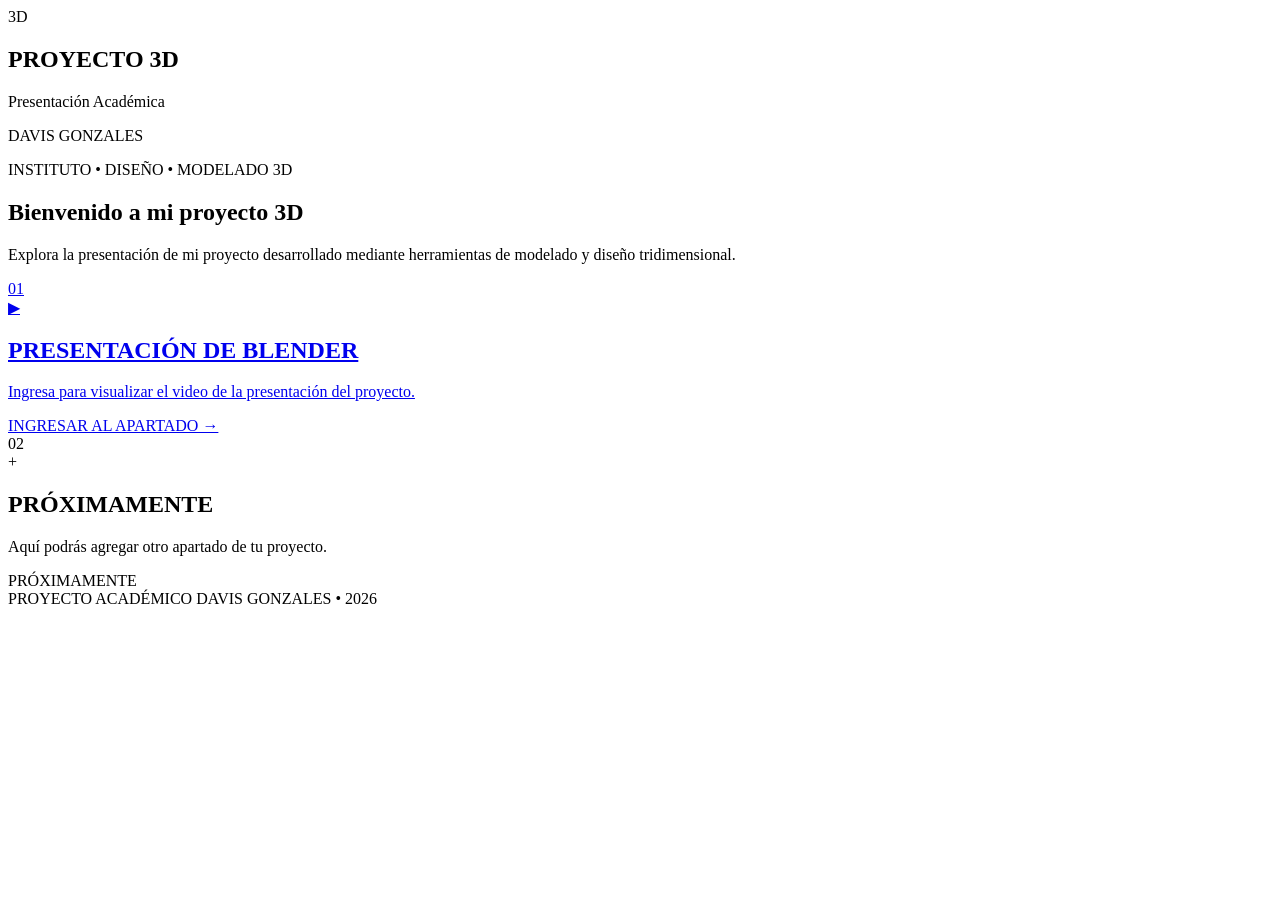
==== index.html @ ec8c1647 "Add files via upload" ====
<!DOCTYPE html>
<html lang="es">

<head>

    <meta charset="UTF-8">

    <meta name="viewport" content="width=device-width, initial-scale=1.0">

    <title>Presentación del Proyecto</title>

    <link rel="stylesheet" href="style.css">

</head>

<body class="home-page">


    <!-- =========================
         ENCABEZADO
    ========================== -->

    <header class="home-header">

        <div class="brand">

            <span class="brand-icon">3D</span>

            <div>

                <h2>PROYECTO 3D</h2>

                <p>Presentación Académica</p>

            </div>

        </div>


        <div class="student-name">

            DAVIS GONZALES

        </div>

    </header>


    <!-- =========================
         CONTENIDO PRINCIPAL
    ========================== -->

    <main class="home-content">


        <section class="welcome-section">


            <p class="home-eyebrow">

                INSTITUTO • DISEÑO • MODELADO 3D

            </p>


            <h1>

                Bienvenido a mi

                <span>proyecto 3D</span>

            </h1>


            <p class="home-description">

                Explora la presentación de mi proyecto desarrollado

                mediante herramientas de modelado y diseño tridimensional.

            </p>


        </section>


        <!-- =========================
             APARTADOS SELECCIONABLES
        ========================== -->

        <section class="project-sections">


            <!-- TARJETA DEL VIDEO -->

            <a href="blender.html" class="project-card">


                <div class="card-number">

                    01

                </div>


                <div class="card-icon">

                    ▶

                </div>


                <div class="card-content">


                    <h2>

                        PRESENTACIÓN DE BLENDER

                    </h2>


                    <p>

                        Ingresa para visualizar el video

                        de la presentación del proyecto.

                    </p>


                    <span class="enter-button">

                        INGRESAR AL APARTADO →

                    </span>


                </div>


            </a>


            <!-- FUTURO APARTADO -->

            <div class="project-card disabled">


                <div class="card-number">

                    02

                </div>


                <div class="card-icon">

                    +


                </div>


                <div class="card-content">


                    <h2>

                        PRÓXIMAMENTE

                    </h2>


                    <p>

                        Aquí podrás agregar otro apartado

                        de tu proyecto.

                    </p>


                    <span class="enter-button">

                        PRÓXIMAMENTE

                    </span>


                </div>


            </div>


        </section>


    </main>


    <!-- =========================
         PIE DE PÁGINA
    ========================== -->

    <footer class="home-footer">

        <span>

            PROYECTO ACADÉMICO

        </span>


        <span>

            DAVIS GONZALES • 2026

        </span>

    </footer>


</body>

</html>
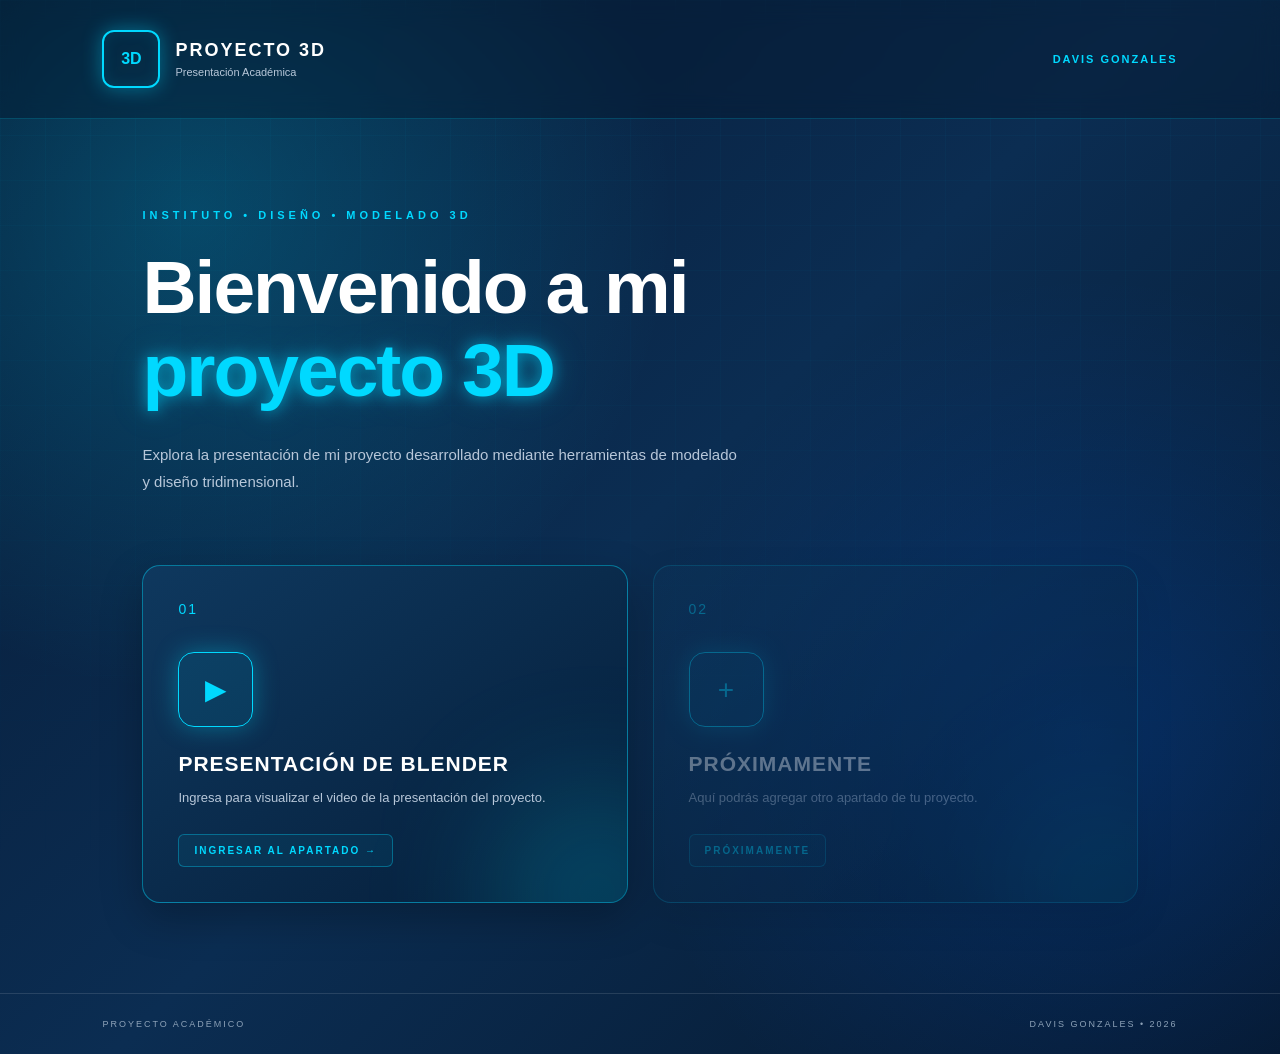
==== commit 94ee9fd4: "Fix formatting issues in index.html" ====
--- a/index.html
+++ b/index.html
@@ -158,7 +158,6 @@
 
                     +
 
-
                 </div>
 
 
@@ -224,4 +223,4 @@
 
 </body>
 
-</html>+</html>
--- a/style.css
+++ b/style.css
@@ -0,0 +1,936 @@
+/* =====================================================
+   CONFIGURACIÓN GENERAL
+===================================================== */
+
+* {
+    margin: 0;
+    padding: 0;
+    box-sizing: border-box;
+}
+
+:root {
+    --azul: #00d9ff;
+    --azul-claro: #54eaff;
+    --azul-oscuro: #06182e;
+    --blanco: #ffffff;
+    --gris: #b7c7d9;
+    --fondo: #071a35;
+}
+
+body {
+    font-family: 'Montserrat', Arial, sans-serif;
+    color: var(--blanco);
+}
+
+
+/* =====================================================
+   PÁGINA DE INICIO
+===================================================== */
+
+.home-page {
+
+    min-height: 100vh;
+
+    background:
+
+        radial-gradient(
+            circle at 15% 20%,
+            rgba(0, 217, 255, 0.22),
+            transparent 35%
+        ),
+
+        radial-gradient(
+            circle at 85% 70%,
+            rgba(0, 102, 255, 0.20),
+            transparent 35%
+        ),
+
+        linear-gradient(
+            135deg,
+            #071a35,
+            #0b2d52,
+            #06182e
+        );
+
+    color: var(--blanco);
+
+    position: relative;
+
+}
+
+
+/* =====================================================
+   CUADRÍCULA TECNOLÓGICA DEL FONDO
+===================================================== */
+
+.home-page::before {
+
+    content: "";
+
+    position: fixed;
+
+    inset: 0;
+
+    pointer-events: none;
+
+    background-image:
+
+        linear-gradient(
+            rgba(0, 217, 255, 0.035) 1px,
+            transparent 1px
+        ),
+
+        linear-gradient(
+            90deg,
+            rgba(0, 217, 255, 0.035) 1px,
+            transparent 1px
+        );
+
+    background-size: 45px 45px;
+
+    mask-image: linear-gradient(
+        to bottom,
+        black,
+        transparent
+    );
+
+}
+
+
+/* =====================================================
+   ENCABEZADO
+===================================================== */
+
+.home-header {
+
+    position: relative;
+
+    z-index: 2;
+
+    display: flex;
+
+    justify-content: space-between;
+
+    align-items: center;
+
+    padding: 30px 8%;
+
+    border-bottom: 1px solid rgba(0, 217, 255, 0.20);
+
+    background: rgba(3, 20, 42, 0.35);
+
+    backdrop-filter: blur(12px);
+
+}
+
+
+/* MARCA */
+
+.brand {
+
+    display: flex;
+
+    align-items: center;
+
+    gap: 15px;
+
+}
+
+
+.brand-icon {
+
+    display: flex;
+
+    align-items: center;
+
+    justify-content: center;
+
+    width: 58px;
+
+    height: 58px;
+
+    border: 2px solid var(--azul);
+
+    border-radius: 12px;
+
+    color: var(--azul);
+
+    font-family: Arial, sans-serif;
+
+    font-weight: bold;
+
+    font-size: 16px;
+
+    box-shadow:
+
+        0 0 20px rgba(0, 217, 255, 0.4),
+
+        inset 0 0 15px rgba(0, 217, 255, 0.1);
+
+}
+
+
+.brand h2 {
+
+    font-family: 'Orbitron', Arial, sans-serif;
+
+    font-size: 18px;
+
+    letter-spacing: 2px;
+
+}
+
+
+.brand p {
+
+    color: var(--gris);
+
+    font-size: 11px;
+
+    margin-top: 5px;
+
+}
+
+
+.student-name {
+
+    color: var(--azul);
+
+    font-size: 11px;
+
+    letter-spacing: 2px;
+
+    font-weight: bold;
+
+}
+
+
+/* =====================================================
+   CONTENIDO PRINCIPAL
+===================================================== */
+
+.home-content {
+
+    position: relative;
+
+    z-index: 2;
+
+    max-width: 1200px;
+
+    margin: auto;
+
+    padding: 90px 8%;
+
+}
+
+
+.welcome-section {
+
+    max-width: 750px;
+
+}
+
+
+.home-eyebrow {
+
+    color: var(--azul);
+
+    font-size: 11px;
+
+    letter-spacing: 4px;
+
+    font-weight: bold;
+
+    margin-bottom: 25px;
+
+}
+
+
+.welcome-section h1 {
+
+    font-family: 'Orbitron', Arial, sans-serif;
+
+    font-size: clamp(40px, 6vw, 75px);
+
+    line-height: 1.1;
+
+    letter-spacing: -2px;
+
+}
+
+
+.welcome-section h1 span {
+
+    display: block;
+
+    color: var(--azul);
+
+    text-shadow:
+
+        0 0 15px rgba(0, 217, 255, 0.6),
+
+        0 0 35px rgba(0, 217, 255, 0.25);
+
+}
+
+
+.home-description {
+
+    color: var(--gris);
+
+    max-width: 600px;
+
+    margin-top: 30px;
+
+    line-height: 1.8;
+
+    font-size: 15px;
+
+}
+
+
+/* =====================================================
+   APARTADOS DEL PROYECTO
+===================================================== */
+
+.project-sections {
+
+    display: grid;
+
+    grid-template-columns: repeat(2, 1fr);
+
+    gap: 25px;
+
+    margin-top: 70px;
+
+}
+
+
+/* =====================================================
+   TARJETA PRINCIPAL DEL VIDEO
+===================================================== */
+
+.project-card {
+
+    position: relative;
+
+    min-height: 320px;
+
+    padding: 35px;
+
+    text-decoration: none;
+
+    color: var(--blanco);
+
+    border: 1px solid rgba(0, 217, 255, 0.45);
+
+    border-radius: 18px;
+
+    background:
+
+        linear-gradient(
+            145deg,
+            rgba(15, 57, 95, 0.95),
+            rgba(6, 29, 56, 0.95)
+        );
+
+    overflow: hidden;
+
+    transition: 0.4s;
+
+    box-shadow:
+
+        0 15px 40px rgba(0, 0, 0, 0.25);
+
+}
+
+
+/* LÍNEA SUPERIOR ANIMADA */
+
+.project-card::before {
+
+    content: "";
+
+    position: absolute;
+
+    width: 0;
+
+    height: 3px;
+
+    left: 0;
+
+    top: 0;
+
+    background: var(--azul);
+
+    transition: 0.4s;
+
+}
+
+
+.project-card:hover::before {
+
+    width: 100%;
+
+}
+
+
+/* BRILLO DE LA TARJETA */
+
+.project-card::after {
+
+    content: "";
+
+    position: absolute;
+
+    width: 220px;
+
+    height: 220px;
+
+    right: -80px;
+
+    bottom: -100px;
+
+    border-radius: 50%;
+
+    background: rgba(0, 217, 255, 0.20);
+
+    filter: blur(60px);
+
+    transition: 0.5s;
+
+}
+
+
+.project-card:hover::after {
+
+    width: 350px;
+
+    height: 350px;
+
+    background: rgba(0, 217, 255, 0.35);
+
+}
+
+
+/* EFECTO HOVER */
+
+.project-card:hover {
+
+    transform: translateY(-10px);
+
+    border-color: var(--azul);
+
+    box-shadow:
+
+        0 0 35px rgba(0, 217, 255, 0.2),
+
+        0 20px 50px rgba(0, 0, 0, 0.3);
+
+}
+
+
+/* NÚMERO */
+
+.card-number {
+
+    position: relative;
+
+    z-index: 2;
+
+    color: var(--azul);
+
+    font-family: 'Orbitron', Arial, sans-serif;
+
+    font-size: 14px;
+
+    letter-spacing: 2px;
+
+}
+
+
+/* ICONO */
+
+.card-icon {
+
+    position: relative;
+
+    z-index: 2;
+
+    display: flex;
+
+    align-items: center;
+
+    justify-content: center;
+
+    width: 75px;
+
+    height: 75px;
+
+    margin-top: 35px;
+
+    border-radius: 16px;
+
+    border: 1px solid var(--azul);
+
+    color: var(--azul);
+
+    font-size: 28px;
+
+    background: rgba(0, 217, 255, 0.08);
+
+    box-shadow:
+
+        0 0 25px rgba(0, 217, 255, 0.35);
+
+    transition: 0.4s;
+
+}
+
+
+.project-card:hover .card-icon {
+
+    transform: scale(1.1) rotate(5deg);
+
+    background: var(--azul);
+
+    color: var(--azul-oscuro);
+
+    box-shadow:
+
+        0 0 35px rgba(0, 217, 255, 0.8);
+
+}
+
+
+/* CONTENIDO DE LA TARJETA */
+
+.card-content {
+
+    position: relative;
+
+    z-index: 2;
+
+}
+
+
+.card-content h2 {
+
+    margin-top: 25px;
+
+    font-family: 'Orbitron', Arial, sans-serif;
+
+    font-size: 21px;
+
+    letter-spacing: 1px;
+
+    color: var(--blanco);
+
+}
+
+
+.card-content p {
+
+    color: var(--gris);
+
+    font-size: 13px;
+
+    line-height: 1.6;
+
+    margin-top: 12px;
+
+}
+
+
+/* BOTÓN DE INGRESO */
+
+.enter-button {
+
+    display: inline-flex;
+
+    align-items: center;
+
+    gap: 8px;
+
+    margin-top: 25px;
+
+    padding: 10px 15px;
+
+    color: var(--azul);
+
+    font-size: 10px;
+
+    letter-spacing: 2px;
+
+    font-weight: bold;
+
+    border: 1px solid rgba(0, 217, 255, 0.35);
+
+    border-radius: 6px;
+
+    background: rgba(0, 217, 255, 0.06);
+
+    transition: 0.3s;
+
+}
+
+
+.project-card:hover .enter-button {
+
+    color: var(--azul-oscuro);
+
+    background: var(--azul);
+
+    box-shadow:
+
+        0 0 20px rgba(0, 217, 255, 0.6);
+
+}
+
+
+/* =====================================================
+   TARJETA DESACTIVADA
+===================================================== */
+
+.project-card.disabled {
+
+    opacity: 0.35;
+
+    cursor: not-allowed;
+
+}
+
+
+.project-card.disabled:hover {
+
+    transform: none;
+
+    border-color: rgba(0, 217, 255, 0.25);
+
+    box-shadow: none;
+
+}
+
+
+.project-card.disabled:hover .card-icon {
+
+    transform: none;
+
+    background: rgba(0, 217, 255, 0.08);
+
+    color: var(--azul);
+
+    box-shadow:
+
+        0 0 25px rgba(0, 217, 255, 0.35);
+
+}
+
+
+/* =====================================================
+   PIE DE PÁGINA DEL INICIO
+===================================================== */
+
+.home-footer {
+
+    position: relative;
+
+    z-index: 2;
+
+    display: flex;
+
+    justify-content: space-between;
+
+    padding: 25px 8%;
+
+    color: #8da2b8;
+
+    font-size: 9px;
+
+    letter-spacing: 2px;
+
+    border-top: 1px solid rgba(255, 255, 255, 0.12);
+
+}
+
+
+/* =====================================================
+   PÁGINA DEL VIDEO
+===================================================== */
+
+.video-page {
+
+    min-height: 100vh;
+
+    padding: 50px 8%;
+
+    background:
+
+        radial-gradient(
+            circle at 50% 20%,
+            rgba(0, 217, 255, 0.22),
+            transparent 40%
+        ),
+
+        radial-gradient(
+            circle at 10% 90%,
+            rgba(0, 102, 255, 0.20),
+            transparent 35%
+        ),
+
+        linear-gradient(
+            135deg,
+            #09264a,
+            #0d3b68,
+            #06182e
+        );
+
+    color: var(--blanco);
+
+}
+
+
+/* CONTENEDOR DEL VIDEO */
+
+.video-container {
+
+    width: 100%;
+
+    max-width: 1200px;
+
+    margin: auto;
+
+    text-align: center;
+
+}
+
+
+/* BOTÓN VOLVER */
+
+.back-button {
+
+    display: inline-block;
+
+    margin-bottom: 40px;
+
+    padding: 12px 20px;
+
+    color: var(--azul);
+
+    text-decoration: none;
+
+    font-size: 11px;
+
+    letter-spacing: 2px;
+
+    border: 1px solid rgba(0, 217, 255, 0.4);
+
+    border-radius: 8px;
+
+    background: rgba(0, 217, 255, 0.06);
+
+    transition: 0.3s;
+
+}
+
+
+.back-button:hover {
+
+    color: var(--azul-oscuro);
+
+    background: var(--azul);
+
+    box-shadow:
+
+        0 0 25px rgba(0, 217, 255, 0.7);
+
+    transform: translateY(-3px);
+
+}
+
+
+/* TEXTO SUPERIOR */
+
+.eyebrow {
+
+    color: var(--azul);
+
+    font-size: 12px;
+
+    letter-spacing: 4px;
+
+    font-weight: bold;
+
+    margin-bottom: 25px;
+
+}
+
+
+/* TÍTULO */
+
+.video-container h1 {
+
+    font-family: 'Orbitron', Arial, sans-serif;
+
+    font-size: clamp(40px, 6vw, 75px);
+
+    line-height: 1.1;
+
+}
+
+
+.video-container h1 span {
+
+    display: block;
+
+    color: var(--azul);
+
+    text-shadow:
+
+        0 0 15px rgba(0, 217, 255, 0.6),
+
+        0 0 35px rgba(0, 217, 255, 0.25);
+
+}
+
+
+/* DESCRIPCIÓN */
+
+.video-description {
+
+    max-width: 650px;
+
+    margin: 25px auto 40px;
+
+    color: var(--gris);
+
+    line-height: 1.8;
+
+}
+
+
+/* =====================================================
+   CONTENEDOR DEL VIDEO
+===================================================== */
+
+.video-box {
+
+    position: relative;
+
+    padding: 12px;
+
+    border-radius: 20px;
+
+    border: 1px solid rgba(0, 217, 255, 0.7);
+
+    background:
+
+        linear-gradient(
+            145deg,
+            rgba(19, 73, 116, 0.9),
+            rgba(5, 29, 57, 0.9)
+        );
+
+    box-shadow:
+
+        0 0 30px rgba(0, 217, 255, 0.25),
+
+        0 25px 60px rgba(0, 0, 0, 0.35);
+
+}
+
+
+/* VIDEO */
+
+.video-box video {
+
+    display: block;
+
+    width: 100%;
+
+    max-height: 650px;
+
+    border-radius: 12px;
+
+    background: #000;
+
+}
+
+
+/* PIE DE VIDEO */
+
+.video-footer {
+
+    margin-top: 25px;
+
+    color: var(--gris);
+
+    font-size: 10px;
+
+    letter-spacing: 3px;
+
+}
+
+
+/* =====================================================
+   RESPONSIVE PARA CELULARES
+===================================================== */
+
+@media (max-width: 800px) {
+
+
+    .project-sections {
+
+        grid-template-columns: 1fr;
+
+    }
+
+
+    .home-header {
+
+        flex-direction: column;
+
+        gap: 20px;
+
+        align-items: flex-start;
+
+    }
+
+
+    .home-content {
+
+        padding: 60px 6%;
+
+    }
+
+
+    .home-footer {
+
+        flex-direction: column;
+
+        gap: 15px;
+
+    }
+
+
+    .project-card {
+
+        min-height: 300px;
+
+    }
+
+
+    .video-page {
+
+        padding: 35px 5%;
+
+    }
+
+
+    .video-container h1 {
+
+        font-size: 40px;
+
+    }
+
+}
